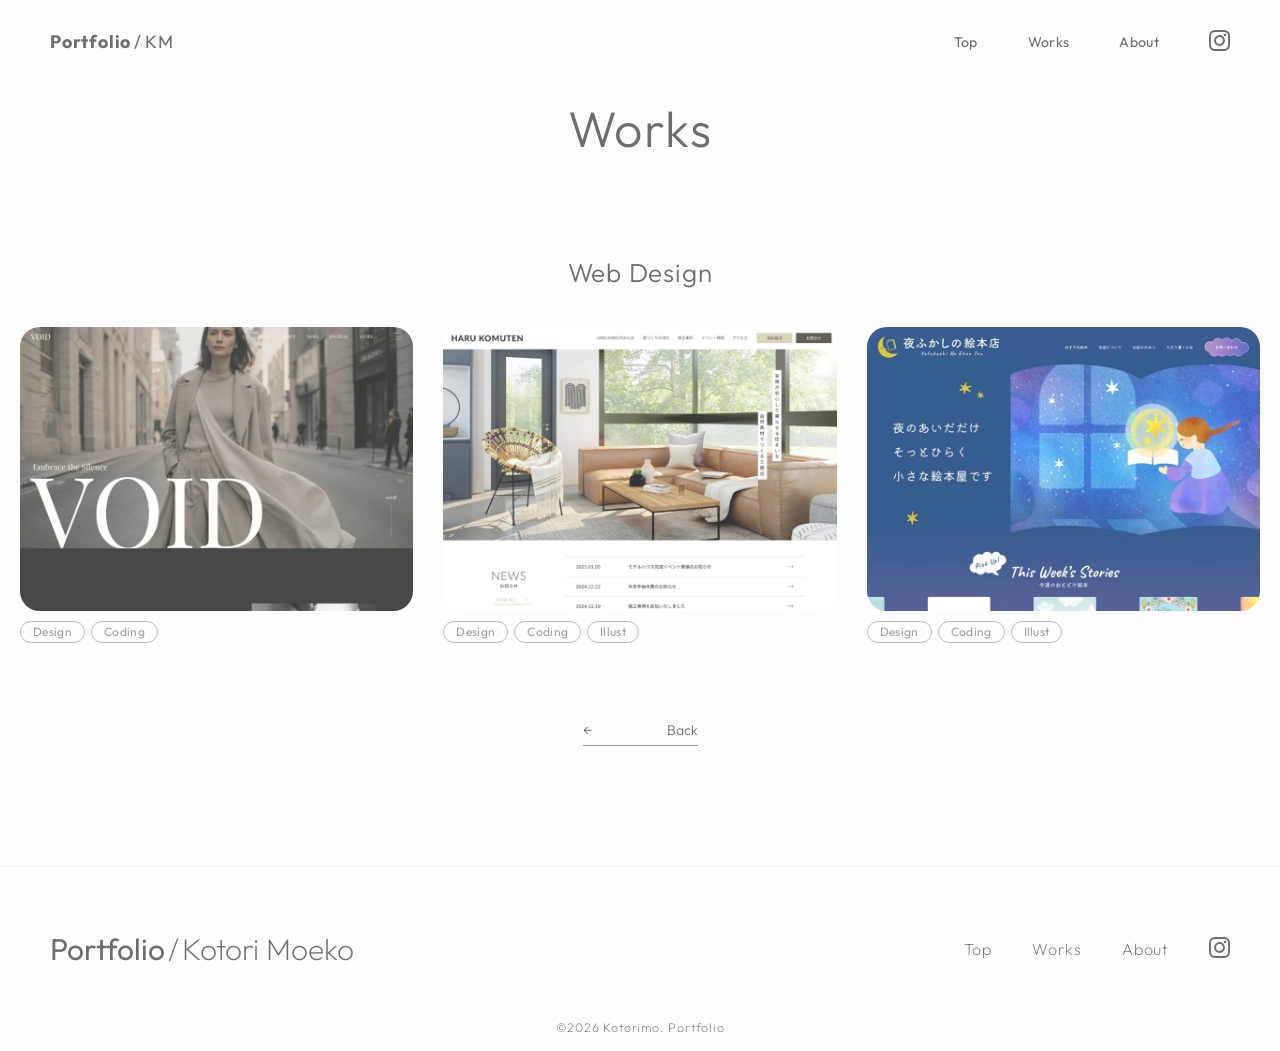
==== works.html @ 1eac716e "20261001　Worksデモページ更新" ====
<!DOCTYPE html>
<html lang="ja">
<head>
    <meta charset="UTF-8">
    <meta name="viewport" content="width=device-width, initial-scale=1.0">
    <title>Portfolio/Kotori Moeko</title>
    <link rel="stylesheet" href="assets/css/reset.css">
    <link rel="stylesheet" href="assets/css/common.css">
    <!-- OGP 基本 -->
    <meta property="og:title" content="Portfolio/Kotori Moeko" />
    <meta property="og:description" content="WebデザイナーKotori Moekoのポートフォリオサイトです" />
    <meta property="og:type" content="website" />
    <meta property="og:url" content="https://moeko-design.github.io/portfolio/ " />
    <meta property="og:image" content="https://moeko-design.github.io/portfolio/assets/images/ogp.png" />
    <meta property="og:site_name" content="Portfolio/Kotori Moeko" />
    <!--favicon-->
    <link rel="icon" href="assets/images/favicon.ico" id="favicon">
    <link rel="apple-touch-icon" sizes="180x180" href="assets/images/favicon180x180.png">
    <!--Google Font-->
    <link rel="preconnect" href="https://fonts.googleapis.com">
    <link rel="preconnect" href="https://fonts.gstatic.com" crossorigin>
    <link href="https://fonts.googleapis.com/css2?family=Outfit:wght@200;300;400&family=Noto+Sans+JP:wght@400&display=swap" rel="stylesheet">
    <!--Google Console-->
    <meta name="google-site-verification" content="6K4Z1dsUZo3_PM3ZOLrh1gN17eTgrgdVkQCW3r9zL08" />
</head>
<body>
    <header class="header">
        <div class="header__logo">
            <a href="index.html"><strong>Portfolio</strong><span>/</span>KM</a>
        </div>
        <nav class="header__nav">
            <ul class="header__list">
                <li class="header__item"><a href="index.html">Top</a></li>
                <li class="header__item"><a href="works.html">Works</a></li>
                <li class="header__item"><a href="index.html#about">About</a></li>
                <li><a href="https://www.instagram.com/kotori_mo_d" target="_blank" rel="noopener noreferrer"><img src="assets/images/insta.svg" alt="Instagram" loading="lazy"></a></li>
                <!--<li class="header__item"><a href="#">Contact</a></li>-->
            </ul>
        </nav>
    </header>
    <main>
        <section id="works" class="works">
            <div class="works__inner works__inner--workstop">
                <h2 class="works__heading">Works</h2>
                <h3 class="works__category">Web Design</h3>
                <ul class="works__list">
                    <li class="works__item">
                        <a href="works_void.html" class="works__imgwrap">
                            <img src="assets/images/works_2.webp" alt="VOID" loading="lazy">
                        </a>
                        <ul class="works__tab_list">
                            <li class="works__tab_item">Design</li>
                            <li class="works__tab_item">Coding</li>
                        </ul>
                    </li>
                    <li class="works__item">
                        <a href="#" class="works__imgwrap">
                            <img src="assets/images/works_1.webp" alt="HARU KOMUTEN" loading="lazy">
                        </a>
                        <ul class="works__tab_list">
                            <li class="works__tab_item">Design</li>
                            <li class="works__tab_item">Coding</li>
                            <li class="works__tab_item">Illust</li>
                        </ul>
                    </li>
                    <li class="works__item">
                        <a href="#" class="works__imgwrap">
                            <img src="assets/images/works_3.webp" alt="夜更かし絵本店" loading="lazy">
                        </a>
                        <ul class="works__tab_list">
                            <li class="works__tab_item">Design</li>
                            <li class="works__tab_item">Coding</li>
                            <li class="works__tab_item">Illust</li>
                        </ul>
                    </li>
                </ul>
            <div class="work-nav work-nav--workstop">
            <a href="index.html" class="work-back">
                <span class="work-back__arrow">←</span>
                <span class="work-back__text">Back</span>
            </a>
        </div>
        </div>
        </section>
        
        <!--<section id="contact" class="contact">
            <a class="contact__btn">Contact</a>
        </section>-->
    </main>
    <footer class="footer">
        <div class="footer__inner">
            <div class="footer__logo">
                <a href="index.html"><strong>Portfolio</strong><span>/</span>Kotori Moeko</a>
            </div>
            <nav class="footer__nav">
                <ul class="footer__list">
                    <li class="footer__item"><a href="index.html">Top</a></li>
                    <li class="footer__item"><a href="works.html">Works</a></li>
                    <li class="footer__item"><a href="index.html#about">About</a></li>
                     <li><a href="https://www.instagram.com/kotori_mo_d" target="_blank" rel="noopener noreferrer"><img src="assets/images/insta.svg" alt="Instagram" loading="lazy"></a></li>
                    <!--<li class="footer__item"><a href="#">Contact</a></li>-->
                </ul>
            </nav>
        </div>
        <div class="copyright">&copy;2026 Kotorimo. Portfolio</div>
    </footer>
    <script src="https://code.jquery.com/jquery-3.6.0.min.js" defer></script>
    <script src="assets/js/script.js" defer></script>
</body>
</html>
---- assets/css/common.css ----
@charset "UTF-8";
/* ------------------------
  Variables
-------------------------*/
/* ------------------------
  Base
-------------------------*/
body {
  background-color: #FDFDFD;
  color: #6D6D6D;
  font-family: "Noto Sans JP", sans-serif;
  font-weight: 400;
}
body p {
  font-size: 15px;
  line-height: 1.8;
}

h1, h2, h3 {
  font-family: "Outfit", sans-serif;
  font-weight: 200;
}

img {
  width: 100%;
  height: auto;
  display: block;
}

a {
  display: inline-block;
  transition: opacity 0.5s ease;
}

a:hover {
  opacity: 0.5;
}

.btn {
  display: flex;
  align-items: center;
  justify-content: center;
  font-family: "Outfit", sans-serif;
  font-size: clamp(16px, 4vw, 20px);
  font-weight: 400;
  border-bottom: 1px solid #6D6D6D;
  padding: 15px 5px;
  gap: 20px;
  width: fit-content;
  margin: 15px auto;
}

.btn_arrow {
  position: relative;
  display: inline-block;
  width: 16px;
  height: 1px;
  background-color: #6D6D6D;
  margin-left: 6px;
}
.btn_arrow::after {
  content: "";
  position: absolute;
  right: 0;
  top: 50%;
  transform: translateY(-50%) rotate(45deg);
  width: 6px;
  height: 6px;
  border-top: 1px solid #6D6D6D;
  border-right: 1px solid #6D6D6D;
}

@media (min-width: 768px) {
  .sp_br {
    display: none;
  }
}

.fade-in {
  opacity: 0;
  transform: translateY(20px);
  transition: 0.8s ease;
}

.fade-in.show {
  opacity: 1;
  transform: translateY(0);
}

/* ------------------------
  Header
-------------------------*/
.header {
  padding: 20px 24px;
  display: flex;
  justify-content: space-between;
  align-items: center;
  position: fixed;
  top: 0;
  left: 0;
  width: 100%;
  z-index: 3;
}
@media (min-width: 768px) {
  .header {
    padding: 30px 50px;
  }
}
.header__logo {
  font-size: clamp(17px, 1.4vw, 20px);
  font-family: "Outfit", sans-serif;
  letter-spacing: 0.05rem;
}
.header__logo span {
  padding: 0 3px;
}
.header__list {
  display: flex;
  align-items: center;
  justify-content: space-between;
  font-size: clamp(14px, 1.1vw, 16px);
  gap: 20px;
  font-family: "Outfit", sans-serif;
  letter-spacing: 0.02rem;
}
@media (min-width: 768px) {
  .header__list {
    gap: 50px;
  }
}

/* ------------------------
  Top heading
-------------------------*/
.top_heading {
  font-size: clamp(18px, 5.5vw, 36px);
  font-weight: 300;
  text-align: center;
  padding: 20px 0;
  letter-spacing: 0.05em;
}
@media (min-width: 768px) {
  .top_heading {
    font-size: 50px;
    padding: 40px 0;
  }
}

/* ------------------------
  FV
-------------------------*/
.fv {
  position: relative;
  overflow: hidden;
}
.fv__inner {
  position: relative;
  padding: 300px 20px 50px;
  z-index: 2;
}
@media (min-width: 768px) {
  .fv__inner {
    padding: 350px 30px 150px;
  }
}
.fv__title {
  padding-left: 2vw;
}
@media (min-width: 768px) {
  .fv__title {
    padding-left: 4.5vw;
  }
}
.fv__title h2 {
  font-size: 5vw;
  font-weight: 400;
  letter-spacing: 0.05rem;
}
@media (min-width: 768px) {
  .fv__title h2 {
    font-size: 2.5vw;
  }
}
.fv__title h1 {
  font-size: 11vw;
  font-weight: 200;
  margin: 10px 0 20px;
  line-height: 1.1;
  letter-spacing: 0.05rem;
}
@media (min-width: 768px) {
  .fv__title h1 {
    font-size: 6.25vw;
  }
}
.fv__title h1 span {
  padding: 0 5px;
}
.fv__title h1 strong {
  font-weight: 400;
}
.fv__title p {
  font-size: 13px;
  letter-spacing: 0.2rem;
  padding-top: 50px;
}
@media (min-width: 768px) {
  .fv__title p {
    font-size: 16px;
    padding-top: 20px;
  }
}

.round-wrap,
.line_round-wrap {
  position: absolute;
  top: 70px;
  right: -10%;
  width: 90%;
  height: 400px;
  overflow: hidden;
  z-index: -1;
}
@media (min-width: 768px) {
  .round-wrap,
  .line_round-wrap {
    top: -50px;
    right: -30px;
    width: 70%;
    height: 700px;
  }
}

.round {
  width: 100%;
  height: 100%;
  border-radius: 30% 70% 60% 40%/30% 40% 60% 70%;
  animation: round_anime 7s ease-in-out infinite;
  background-color: #F5F5F5;
  overflow: hidden;
  position: absolute;
}

@keyframes round_anime {
  0% {
    border-radius: 32% 68% 65% 35%/33% 38% 58% 72%;
  }
  25% {
    border-radius: 50% 50% 45% 55%/45% 55% 60% 40%;
  }
  50% {
    border-radius: 68% 32% 30% 70%/52% 68% 32% 48%;
  }
  75% {
    border-radius: 55% 45% 50% 50%/50% 50% 65% 35%;
  }
  100% {
    border-radius: 32% 68% 65% 35%/33% 38% 58% 72%;
  }
}
.line_round {
  width: 100%;
  height: 100%;
  border-radius: 30% 70% 60% 40%/30% 40% 60% 70%;
  border: 1px solid #E4E4E4;
  animation: line_round_anime 9s ease-in-out infinite;
  position: absolute;
}

@keyframes line_round_anime {
  0% {
    border-radius: 28% 72% 55% 45%/35% 45% 55% 65%;
  }
  25% {
    border-radius: 45% 55% 60% 40%/52% 48% 50% 50%;
  }
  50% {
    border-radius: 72% 28% 35% 65%/43% 67% 37% 53%;
  }
  75% {
    border-radius: 58% 42% 45% 55%/48% 52% 60% 40%;
  }
  100% {
    border-radius: 28% 72% 55% 45%/35% 45% 55% 65%;
  }
}
.js-fv-item {
  opacity: 0;
  transform: translateY(20px);
}

.js-fv-item.show {
  opacity: 1;
  transform: translateY(0);
  transition: all 0.8s ease-out;
}

/* ------------------------
  Works
-------------------------*/
.works__inner {
  max-width: 1600px;
  padding: 0 20px 80px;
  margin: 0 auto;
  text-align: center;
}
.works__inner--workstop {
  padding-bottom: 0;
}
.works__list {
  display: flex;
  flex-flow: column;
  gap: 30px;
}
@media (min-width: 768px) {
  .works__list {
    flex-flow: row;
    justify-content: space-between;
    align-items: center;
  }
}
.works__text {
  margin-top: 10px;
}
.works__text p {
  font-size: clamp(12px, 1.04166vw, 15px);
  text-align: left;
  letter-spacing: 0.05rem;
  line-height: 1.8;
}
.works .works__imgwrap {
  position: relative;
  overflow: hidden;
  border-radius: 20px;
  display: block;
}
.works .works__imgwrap::before {
  content: "";
  position: absolute;
  inset: 0;
  background-color: #ffffff;
  opacity: 0.2;
  z-index: 1;
  pointer-events: none;
}
.works .works__imgwrap::after {
  content: "";
  position: absolute;
  inset: 0;
  background-color: #717171;
  opacity: 0;
  transition: opacity 0.6s ease;
  z-index: 2;
  pointer-events: none;
}
.works .works__imgwrap-text {
  position: absolute;
  inset: 0;
  display: flex;
  align-items: center;
  justify-content: center;
  color: #fff;
  font-size: 3vw;
  font-family: "Outfit", sans-serif;
  font-weight: 300;
  letter-spacing: 0.05em;
  opacity: 0;
  transition: opacity 0.3s ease;
  z-index: 3;
  pointer-events: none;
}
.works .works__imgwrap:hover::after {
  opacity: 0.6;
}
.works .works__imgwrap:hover .works__imgwrap-text {
  opacity: 1;
}
.works__tab_list {
  display: flex;
  align-items: center;
  gap: 6px;
  margin-top: 10px;
}
.works__tab_item {
  border: 1px solid #BABABA;
  font-size: 12px;
  letter-spacing: 0.02rem;
  font-family: "Outfit", sans-serif;
  color: #9E9E9E;
  padding: 3px 12px;
  width: fit-content;
  border-radius: 100vh;
}
.works__other {
  margin: 60px auto 40px;
  border-top: 1px solid #E4E4E4;
  padding-top: 30px;
}
@media (min-width: 768px) {
  .works__other {
    padding-top: 50px;
  }
}
.works__other h3 {
  font-family: "Outfit", sans-serif;
  font-size: 26px;
  font-weight: 300;
  margin-bottom: 20px;
  letter-spacing: 0.03em;
}
@media (min-width: 768px) {
  .works__other h3 {
    font-size: 32px;
  }
}
.works__other h3 span {
  font-size: 14px;
  font-family: "Noto Sans JP", sans-serif;
}
.works__other p {
  font-size: 14px;
  line-height: 2;
}
.works__other p span {
  display: none;
}
@media (min-width: 768px) {
  .works__other p span {
    display: inline;
  }
}
.works {
  /* Workssページ */
}
.works__heading {
  font-family: "Outfit", sans-serif;
  font-size: 26px;
  font-weight: 300;
  margin-top: 100px;
  margin-bottom: 40px;
  letter-spacing: 0.03em;
}
@media (min-width: 768px) {
  .works__heading {
    font-size: 50px;
  }
}
.works__category {
  font-family: "Outfit", sans-serif;
  font-size: 16px;
  font-weight: 300;
  margin-top: 50px;
  margin-bottom: 30px;
  letter-spacing: 0.03em;
}
@media (min-width: 768px) {
  .works__category {
    font-size: 26px;
    margin-top: 100px;
    margin-bottom: 40px;
  }
}

/* ------------------------
  About
-------------------------*/
.about {
  background-color: #F5F5F5;
  border-radius: 40px;
  padding: 20px 0 30px;
  max-width: 1558px;
  margin: 0 auto;
}
@media (min-width: 768px) {
  .about {
    border-radius: 80px;
    padding: 30px 0 90px;
  }
}
.about p {
  font-size: 14px;
  letter-spacing: 0.05rem;
}
@media (min-width: 768px) {
  .about p {
    text-align: left;
  }
}
.about p span {
  font-size: 12px;
}
.about__inner {
  width: 100%;
  margin: 0 auto;
  padding: 0 24px;
}
@media (min-width: 768px) {
  .about__inner {
    max-width: 876px;
  }
}
@media (min-width: 768px) {
  .about__profile {
    display: flex;
    justify-content: center;
    align-items: center;
    gap: 8vw;
  }
}
.about__note {
  font-size: 12px;
}
@media (min-width: 768px) {
  .about__note {
    font-size: 15px;
  }
}
.about__name {
  display: flex;
  align-items: center;
  justify-content: center;
  gap: 15px;
  margin-top: 30px;
  margin-bottom: 20px;
}
@media (min-width: 768px) {
  .about__name {
    justify-content: start;
    margin-top: 0;
  }
}
.about__name h3 {
  font-size: 32px;
  font-weight: 300;
  letter-spacing: 0.15rem;
}
.about__img {
  border-radius: 50px;
  width: 20%;
  height: 20%;
  min-width: 240px;
  min-height: 240px;
  margin: 0 auto;
}
@media (min-width: 768px) {
  .about__img {
    border-radius: 60px;
    margin: 0;
  }
}
.about__strengths {
  text-align: center;
  margin-bottom: 20px;
}
@media (min-width: 768px) {
  .about__strengths {
    display: flex;
    gap: 20px;
    justify-content: space-between;
    margin-top: 20px;
  }
}
.about__strengths h4 {
  font-family: "Outfit", sans-serif;
  font-weight: 400;
  font-size: 18px;
  letter-spacing: 0.05em;
  margin-bottom: 10px;
}
@media (min-width: 768px) {
  .about__strengths h4 {
    font-size: 22px;
  }
}
.about__strengths p {
  text-align: center;
  font-size: 14px;
}
.about__icon {
  margin: 40px auto 20px;
  width: 40px;
  height: auto;
}
@media (min-width: 768px) {
  .about__icon {
    width: 50px;
  }
}
.about__snsicon {
  width: 21px;
}
@media (min-width: 768px) {
  .about__btn {
    margin: 30px 0 0;
  }
}

/* ------------------------
  Footer
-------------------------*/
.footer {
  border-top: 1px solid #F2F2F2;
  padding: 30px 24px 0;
  margin-top: 80px;
}
@media (min-width: 768px) {
  .footer {
    margin-top: 120px;
    padding: 50px 50px 0;
  }
}
@media (min-width: 768px) {
  .footer__inner {
    display: flex;
    justify-content: space-between;
    align-items: center;
  }
}
.footer__logo {
  font-family: "Outfit", sans-serif;
  font-size: clamp(18px, 6vw, 30px);
  font-weight: 200;
  text-align: center;
  padding: 10px 0;
}
.footer__logo span {
  padding: 0 3px;
}
.footer__logo strong {
  font-weight: 400;
}
.footer__list {
  display: flex;
  align-items: center;
  justify-content: center;
  font-size: clamp(14px, 4vw, 16px);
  font-family: "Outfit", sans-serif;
  font-weight: 200;
  letter-spacing: 0.05rem;
  gap: 40px;
  margin: 20px auto;
}
.footer__item {
  text-align: center;
}

.copyright {
  font-size: clamp(12px, 0.972vw, 14px);
  text-align: center;
  font-family: "Outfit", sans-serif;
  font-weight: 200;
  margin: 40px 20px 15px;
  letter-spacing: 0.05rem;
}

/*Woks 詳細ページ*/
/* ------------------------
  Work Detail
-------------------------*/
.work-detail {
  margin-top: 80px;
  padding: 60px 20px;
  background: #F5F5F5;
  border-radius: 50px;
}
@media (min-width: 768px) {
  .work-detail {
    margin-top: 120px;
    padding: 120px 60px 140px;
  }
}
.work-detail__inner {
  width: 100%;
  max-width: 1320px;
  margin: 0 auto;
  display: flex;
  flex-direction: column;
}
@media (min-width: 768px) {
  .work-detail__inner {
    display: grid;
    grid-template-columns: minmax(0, 1.5fr) minmax(320px, 0.85fr);
    gap: 85px;
    align-items: start;
  }
}
.work-detail {
  /* ------------------------
    PC image
  -------------------------*/
}
.work-detail__visual {
  width: 100%;
  order: 2;
  margin-top: 60px;
}
@media (min-width: 768px) {
  .work-detail__visual {
    order: initial;
    margin-top: 0;
  }
}
.work-detail__pc {
  display: block;
  width: 100%;
  height: auto;
}
.work-detail {
  /* ------------------------
    Content
  -------------------------*/
}
.work-detail__content {
  width: 100%;
  order: 1;
}
@media (min-width: 768px) {
  .work-detail__content {
    order: initial;
  }
}
.work-detail__header {
  margin-bottom: 50px;
}
@media (min-width: 768px) {
  .work-detail__header {
    margin-bottom: 90px;
  }
}
.work-detail__title {
  margin: 0;
  font-family: "Outfit", sans-serif;
  max-width: 350px;
  font-size: 50px;
  font-weight: 200;
  line-height: 1;
  letter-spacing: 0.02em;
}
@media (min-width: 768px) {
  .work-detail__title {
    font-size: 72px;
  }
}
.work-detail__subtitle {
  margin-top: 10px;
  font-size: 14px;
  line-height: 1.7;
  letter-spacing: 0.04em;
}
@media (min-width: 768px) {
  .work-detail__subtitle {
    margin-top: 18px;
  }
}
.work-detail__illust {
  max-width: 400px;
  margin-top: 30px;
}
.work-detail {
  /* ------------------------
    Test Site
  -------------------------*/
}
.work-detail__site {
  display: flex;
  align-items: center;
  justify-content: space-between;
  width: 100%;
  max-width: 350px;
  margin-top: 20px;
  padding: 18px 16px;
  border: 1px solid #999;
  font-family: "Outfit", sans-serif;
  font-size: 16px;
  font-weight: 300;
  letter-spacing: 0.12em;
  transition: opacity 0.3s ease;
}
.work-detail__site:hover {
  opacity: 0.6;
}
@media (min-width: 768px) {
  .work-detail__site {
    margin-top: 34px;
  }
}
.work-detail {
  /* ------------------------
    Info
  -------------------------*/
}
.work-detail__info {
  width: 100%;
}
.work-detail__block {
  margin-bottom: 30px;
}
@media (min-width: 768px) {
  .work-detail__block {
    margin-bottom: 50px;
  }
}
.work-detail__block:last-child {
  margin-bottom: 0;
}
.work-detail__heading {
  margin: 0 0 14px;
  font-family: "Outfit", sans-serif;
  font-size: 18px;
  font-weight: 300;
  letter-spacing: 0.03em;
}
.work-detail__text {
  margin: 0;
  font-size: 13px;
  line-height: 1.8;
  letter-spacing: 0.03em;
}
.work-detail {
  /* ------------------------
    Color
  -------------------------*/
}
.work-detail__color-list {
  display: flex;
  align-items: center;
  gap: 12px;
  margin: 0;
  padding: 0;
}
.work-detail__color {
  display: block;
  width: 36px;
  height: 36px;
  border-radius: 50%;
}
.work-detail__color--01 {
  background: #111;
}
.work-detail__color--02 {
  background: #F8F8F8;
  border: 1px solid #BBB;
}
.work-detail__color--03 {
  background: #1A1A1A;
}
.work-detail__color--04 {
  background: #F8F8F8;
  border: 1px solid #BBB;
}
.work-detail__color--05 {
  background: #D3CAA9;
}
.work-detail__color--06 {
  background: #3B392D;
}
.work-detail__color--07 {
  background: #053573;
}
.work-detail__color--08 {
  background: #9C6CB3;
}
.work-detail__color--09 {
  background: #D5B811;
}
.work-detail {
  /* ------------------------
    Concept
  -------------------------*/
}
.work-detail__concept {
  margin: 0;
  font-size: 13px;
  line-height: 2;
  letter-spacing: 0.03em;
}

/* ------------------------
  work-nav
-------------------------*/
.work-nav {
  display: flex;
  justify-content: center;
  align-items: center;
  gap: 80px;
  margin: 45px auto 120px;
  padding: 0 20px;
}
.work-nav--workstop {
  margin: 40px auto 0;
}
@media (min-width: 768px) {
  .work-nav--workstop {
    margin: 80px auto 0;
  }
}

/* ------------------------
  Work Back
-------------------------*/
.work-back {
  display: flex;
  align-items: center;
  justify-content: space-between;
  width: 115px;
  padding-bottom: 8px;
  border-bottom: 1px solid #999;
  font-family: "Outfit", sans-serif;
  font-size: 14px;
  font-weight: 300;
  transition: opacity 0.3s ease;
}
.work-back:hover {
  opacity: 0.6;
}
.work-back__arrow {
  font-size: 14px;
  line-height: 1;
}
.work-back__text {
  line-height: 1;
}

/* ------------------------
  Work Next
-------------------------*/
.work-next {
  display: flex;
  align-items: center;
  justify-content: space-between;
  width: 115px;
  padding-bottom: 8px;
  border-bottom: 1px solid #999;
  font-family: "Outfit", sans-serif;
  font-size: 14px;
  font-weight: 300;
  transition: opacity 0.3s ease;
}
.work-next:hover {
  opacity: 0.6;
}
.work-next__arrow {
  font-size: 14spx;
  line-height: 1;
}
.work-next__text {
  line-height: 1;
}
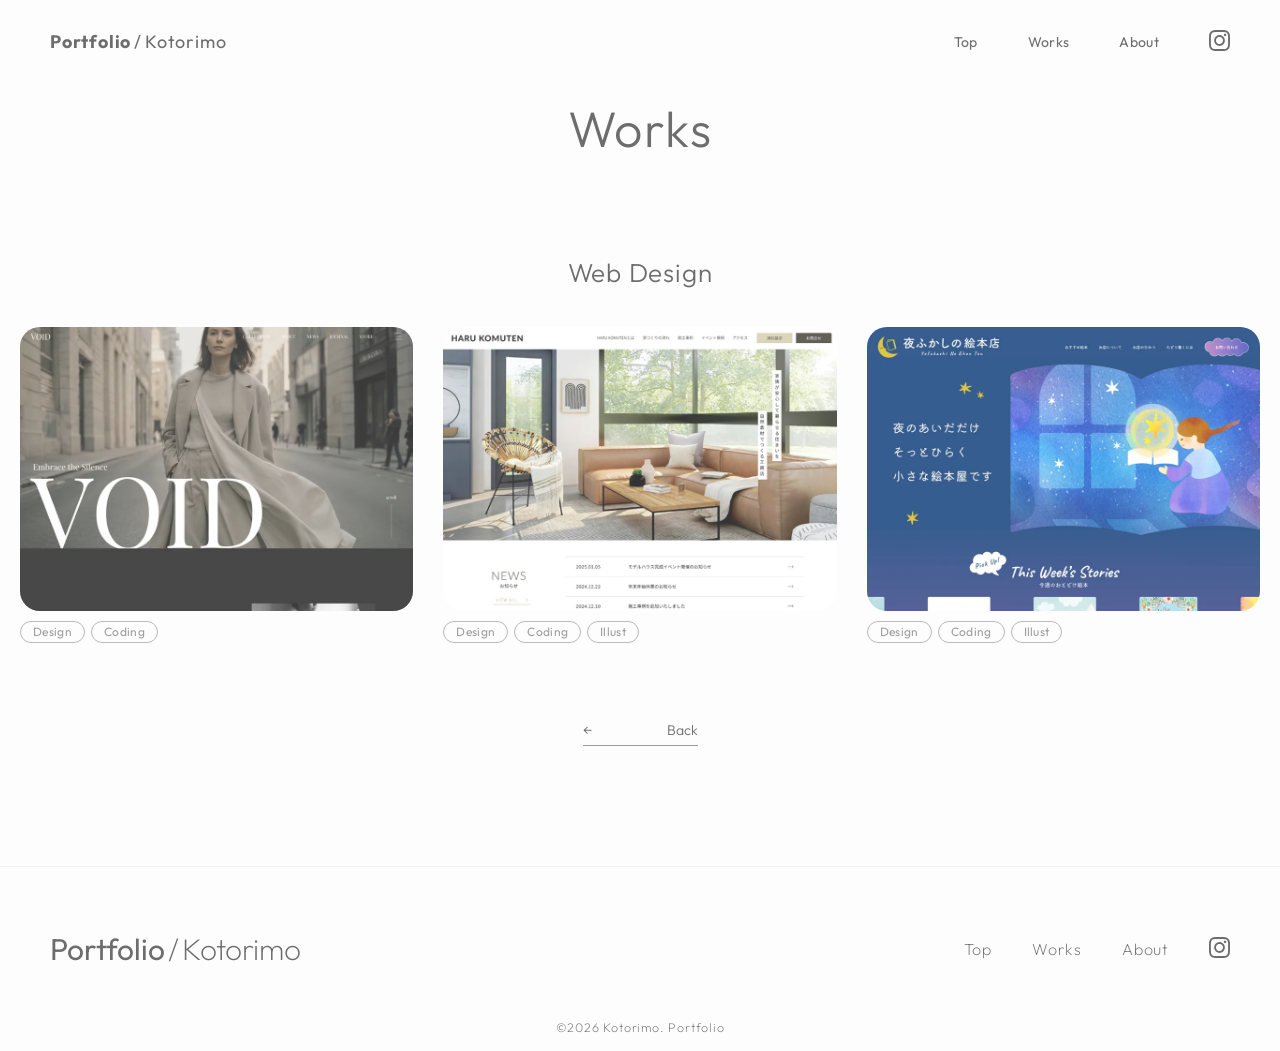
==== commit 9da89d7b: "20261002更新" ====
--- a/works.html
+++ b/works.html
@@ -3,16 +3,17 @@
 <head>
     <meta charset="UTF-8">
     <meta name="viewport" content="width=device-width, initial-scale=1.0">
-    <title>Portfolio/Kotori Moeko</title>
+    <title>Portfolio/Kotorimo</title>
     <link rel="stylesheet" href="assets/css/reset.css">
     <link rel="stylesheet" href="assets/css/common.css">
+    <link rel="canonical" href="https://moeko-design.github.io/portfolio/works.html">
     <!-- OGP 基本 -->
-    <meta property="og:title" content="Portfolio/Kotori Moeko" />
-    <meta property="og:description" content="WebデザイナーKotori Moekoのポートフォリオサイトです" />
-    <meta property="og:type" content="website" />
-    <meta property="og:url" content="https://moeko-design.github.io/portfolio/ " />
+    <meta property="og:title" content="Portfolio/Kotorimo" />
+<meta property="og:description" content="大阪を拠点に活動するWebデザイナーKotorimoのポートフォリオ。Webデザイン、グラフィックデザイン、イラスト制作などを掲載しています。">    <meta property="og:type" content="website" />
+    <meta property="og:url" content="https://moeko-design.github.io/portfolio/works.html"/>
     <meta property="og:image" content="https://moeko-design.github.io/portfolio/assets/images/ogp.png" />
-    <meta property="og:site_name" content="Portfolio/Kotori Moeko" />
+    <meta property="og:site_name" content="Portfolio/Kotorimo" />
+    <meta name="description" content="大阪を拠点に活動するWebデザイナーKotorimoのポートフォリオ。Webデザイン、グラフィックデザイン、イラスト制作などの実績・自主制作を掲載しています。">
     <!--favicon-->
     <link rel="icon" href="assets/images/favicon.ico" id="favicon">
     <link rel="apple-touch-icon" sizes="180x180" href="assets/images/favicon180x180.png">
@@ -26,11 +27,11 @@
 <body>
     <header class="header">
         <div class="header__logo">
-            <a href="index.html"><strong>Portfolio</strong><span>/</span>KM</a>
+            <a href="index.html#fv"><strong>Portfolio</strong><span>/</span>Kotorimo</a>
         </div>
         <nav class="header__nav">
             <ul class="header__list">
-                <li class="header__item"><a href="index.html">Top</a></li>
+                <li class="header__item"><a href="index.html#fv">Top</a></li>
                 <li class="header__item"><a href="works.html">Works</a></li>
                 <li class="header__item"><a href="index.html#about">About</a></li>
                 <li><a href="https://www.instagram.com/kotori_mo_d" target="_blank" rel="noopener noreferrer"><img src="assets/images/insta.svg" alt="Instagram" loading="lazy"></a></li>
@@ -54,7 +55,7 @@
                         </ul>
                     </li>
                     <li class="works__item">
-                        <a href="#" class="works__imgwrap">
+                        <a href="works_haru.html" class="works__imgwrap">
                             <img src="assets/images/works_1.webp" alt="HARU KOMUTEN" loading="lazy">
                         </a>
                         <ul class="works__tab_list">
@@ -64,7 +65,7 @@
                         </ul>
                     </li>
                     <li class="works__item">
-                        <a href="#" class="works__imgwrap">
+                        <a href="works_yofukashi.html" class="works__imgwrap">
                             <img src="assets/images/works_3.webp" alt="夜更かし絵本店" loading="lazy">
                         </a>
                         <ul class="works__tab_list">
@@ -75,7 +76,7 @@
                     </li>
                 </ul>
             <div class="work-nav work-nav--workstop">
-            <a href="index.html" class="work-back">
+            <a href="./" class="work-back">
                 <span class="work-back__arrow">←</span>
                 <span class="work-back__text">Back</span>
             </a>
@@ -90,11 +91,11 @@
     <footer class="footer">
         <div class="footer__inner">
             <div class="footer__logo">
-                <a href="index.html"><strong>Portfolio</strong><span>/</span>Kotori Moeko</a>
+                <a href="index.html#fv"><strong>Portfolio</strong><span>/</span>Kotorimo</a>
             </div>
             <nav class="footer__nav">
                 <ul class="footer__list">
-                    <li class="footer__item"><a href="index.html">Top</a></li>
+                    <li class="footer__item"><a href="index.html#fv">Top</a></li>
                     <li class="footer__item"><a href="works.html">Works</a></li>
                     <li class="footer__item"><a href="index.html#about">About</a></li>
                      <li><a href="https://www.instagram.com/kotori_mo_d" target="_blank" rel="noopener noreferrer"><img src="assets/images/insta.svg" alt="Instagram" loading="lazy"></a></li>
--- a/assets/css/common.css
+++ b/assets/css/common.css
@@ -171,16 +171,6 @@
     padding-left: 4.5vw;
   }
 }
-.fv__title h2 {
-  font-size: 5vw;
-  font-weight: 400;
-  letter-spacing: 0.05rem;
-}
-@media (min-width: 768px) {
-  .fv__title h2 {
-    font-size: 2.5vw;
-  }
-}
 .fv__title h1 {
   font-size: 11vw;
   font-weight: 200;
@@ -199,15 +189,25 @@
 .fv__title h1 strong {
   font-weight: 400;
 }
-.fv__title p {
+.fv__title > p:not(.fv__job) {
   font-size: 13px;
   letter-spacing: 0.2rem;
   padding-top: 50px;
 }
 @media (min-width: 768px) {
-  .fv__title p {
+  .fv__title > p:not(.fv__job) {
     font-size: 16px;
     padding-top: 20px;
+  }
+}
+.fv__job {
+  font-size: 5vw;
+  font-weight: 400;
+  letter-spacing: 0.05rem;
+}
+@media (min-width: 768px) {
+  .fv__job {
+    font-size: 2vw;
   }
 }
 
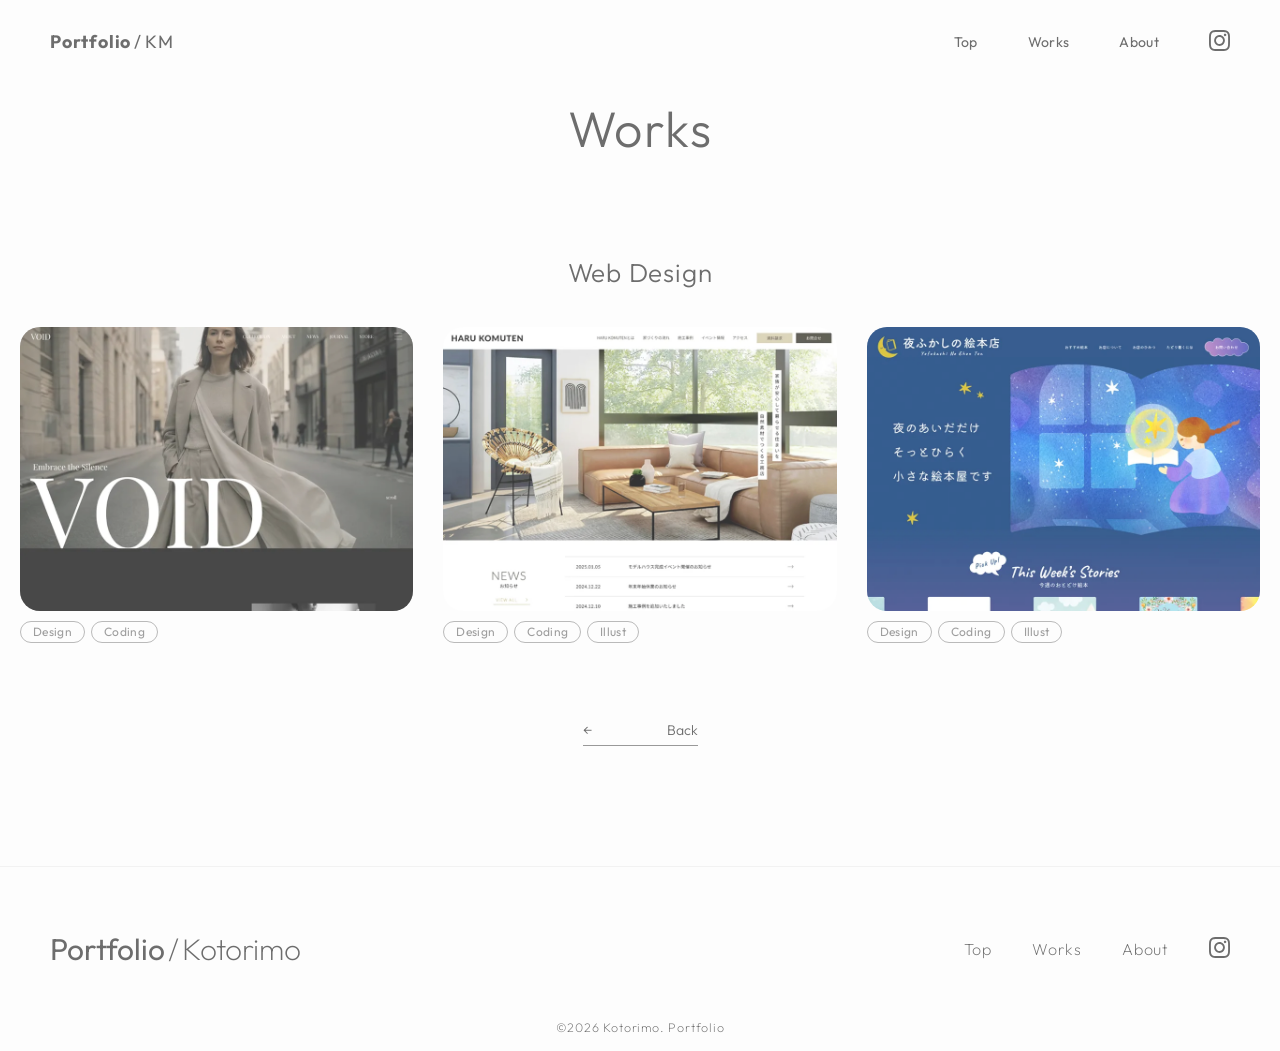
==== commit 7b617275: "ヘッダー更新" ====
--- a/works.html
+++ b/works.html
@@ -27,7 +27,7 @@
 <body>
     <header class="header">
         <div class="header__logo">
-            <a href="index.html#fv"><strong>Portfolio</strong><span>/</span>Kotorimo</a>
+            <a href="index.html#fv"><strong>Portfolio</strong><span>/</span>KM</a>
         </div>
         <nav class="header__nav">
             <ul class="header__list">
